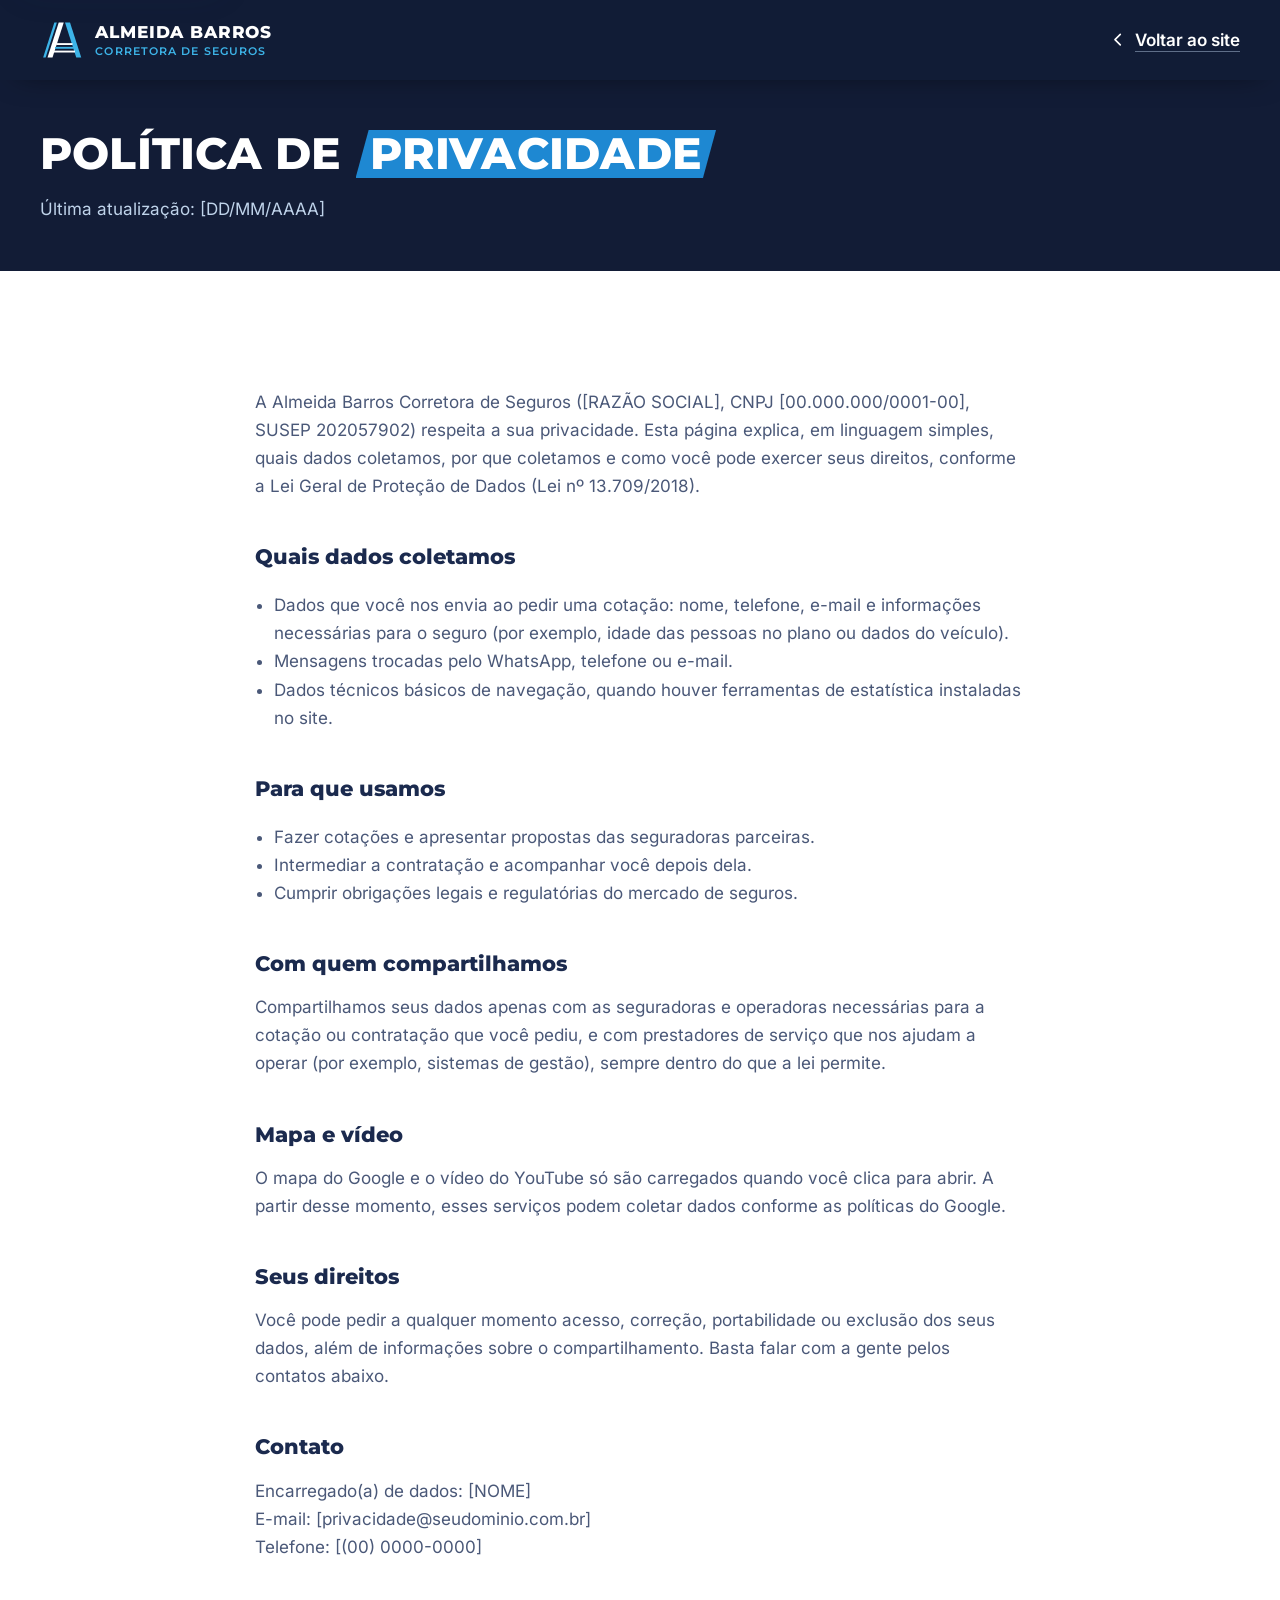
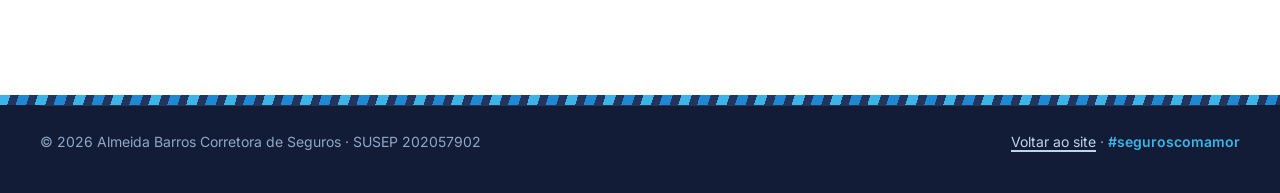
==== privacidade.html @ db98273e "Landing page da Almeida Barros Corretora de Seguros Página estática (HTML/CSS/JS puros), mobile-firs" ====
<!doctype html>
<html lang="pt-BR">
<head>
  <meta charset="utf-8">
  <meta name="viewport" content="width=device-width, initial-scale=1, viewport-fit=cover">
  <title>Política de privacidade | Almeida Barros Corretora de Seguros</title>
  <meta name="description" content="Como a Almeida Barros Corretora de Seguros trata os seus dados pessoais, de acordo com a LGPD.">
  <meta name="robots" content="noindex, follow">
  <meta name="theme-color" content="#1B2A4E">
  <meta name="color-scheme" content="light">
  <link rel="icon" href="favicon.svg" type="image/svg+xml">
  <link rel="icon" href="assets/img/favicon-32.png" sizes="32x32" type="image/png">
  <link rel="apple-touch-icon" href="assets/img/apple-touch-icon.png">
  <link rel="preload" href="assets/fonts/montserrat-var-latin.woff2" as="font" type="font/woff2" crossorigin>
  <link rel="stylesheet" href="css/styles.css">
</head>
<body>
  <svg class="sprite" xmlns="http://www.w3.org/2000/svg" aria-hidden="true" focusable="false">
    <symbol id="logo" viewBox="0 0 72 64">
      <polygon fill="var(--logo-sky, #3DB4E8)" points="23,4 27,4 9,60 5,60"/>
      <polygon fill="currentColor" points="30,4 38,4 20,60 12,60"/>
      <polygon fill="var(--logo-sky, #3DB4E8)" points="40,4 48,4 66,60 58,60"/>
      <rect fill="currentColor" x="26" y="37" width="26" height="3"/>
      <rect fill="var(--logo-sky, #3DB4E8)" x="24" y="43" width="30" height="3"/>
      <rect fill="currentColor" x="22" y="49" width="34" height="3"/>
    </symbol>
    <symbol id="i-left" viewBox="0 0 24 24"><path d="m15 18-6-6 6-6"/></symbol>
  </svg>

  <a class="skip-link" href="#conteudo">Pular para o conteúdo</a>

  <header class="site-header is-scrolled">
    <div class="container site-header__inner">
      <a class="brand" href="index.html" aria-label="Almeida Barros Corretora de Seguros, página inicial">
        <svg class="brand__mark" aria-hidden="true"><use href="#logo"/></svg>
        <span class="brand__text">
          <span class="brand__name">Almeida Barros</span>
          <span class="brand__tag">Corretora de Seguros</span>
        </span>
      </a>
      <a class="link-quiet" href="index.html">
        <svg class="icon" aria-hidden="true"><use href="#i-left"/></svg>
        Voltar ao site
      </a>
    </div>
  </header>

  <main id="conteudo" tabindex="-1">
    <section class="page-hero on-dark">
      <div class="container">
        <h1 class="title title--light">Política de <span class="tarja">privacidade</span></h1>
        <p>Última atualização: [DD/MM/AAAA]</p>
      </div>
    </section>

    <section class="section">
      <div class="container prose">
        <!-- [EDITAR] Modelo inicial. Revise com o responsável jurídico/DPO da corretora antes de publicar. -->
        <p>A Almeida Barros Corretora de Seguros ([RAZÃO SOCIAL], CNPJ [00.000.000/0001-00], SUSEP 202057902) respeita a sua privacidade. Esta página explica, em linguagem simples, quais dados coletamos, por que coletamos e como você pode exercer seus direitos, conforme a Lei Geral de Proteção de Dados (Lei nº 13.709/2018).</p>

        <h2>Quais dados coletamos</h2>
        <ul>
          <li>Dados que você nos envia ao pedir uma cotação: nome, telefone, e-mail e informações necessárias para o seguro (por exemplo, idade das pessoas no plano ou dados do veículo).</li>
          <li>Mensagens trocadas pelo WhatsApp, telefone ou e-mail.</li>
          <li>Dados técnicos básicos de navegação, quando houver ferramentas de estatística instaladas no site.</li>
        </ul>

        <h2>Para que usamos</h2>
        <ul>
          <li>Fazer cotações e apresentar propostas das seguradoras parceiras.</li>
          <li>Intermediar a contratação e acompanhar você depois dela.</li>
          <li>Cumprir obrigações legais e regulatórias do mercado de seguros.</li>
        </ul>

        <h2>Com quem compartilhamos</h2>
        <p>Compartilhamos seus dados apenas com as seguradoras e operadoras necessárias para a cotação ou contratação que você pediu, e com prestadores de serviço que nos ajudam a operar (por exemplo, sistemas de gestão), sempre dentro do que a lei permite.</p>

        <h2>Mapa e vídeo</h2>
        <p>O mapa do Google e o vídeo do YouTube só são carregados quando você clica para abrir. A partir desse momento, esses serviços podem coletar dados conforme as políticas do Google.</p>

        <h2>Seus direitos</h2>
        <p>Você pode pedir a qualquer momento acesso, correção, portabilidade ou exclusão dos seus dados, além de informações sobre o compartilhamento. Basta falar com a gente pelos contatos abaixo.</p>

        <h2>Contato</h2>
        <p>Encarregado(a) de dados: [NOME]<br>E-mail: [privacidade@seudominio.com.br]<br>Telefone: [(00) 0000-0000]</p>
      </div>
    </section>
  </main>

  <footer class="site-footer on-dark">
    <div class="ribbon" aria-hidden="true"></div>
    <div class="container site-footer__bottom">
      <div class="site-footer__meta">
        <p>© 2026 Almeida Barros Corretora de Seguros · SUSEP 202057902</p>
        <p><a href="index.html">Voltar ao site</a> · <span class="site-footer__hashtag">#seguroscomamor</span></p>
      </div>
    </div>
  </footer>
</body>
</html>
---- css/styles.css ----
/* ==========================================================================
   Almeida Barros – Corretora de Seguros
   Folha de estilo única, mobile-first. Sem dependências.
   ========================================================================== */

/* ---------- Fontes (auto-hospedadas, subconjunto latino) ---------- */
@font-face {
  font-family: "Montserrat";
  src: url("../assets/fonts/montserrat-var-latin.woff2") format("woff2");
  font-weight: 100 900;
  font-style: normal;
  font-display: swap;
}
@font-face {
  font-family: "Inter";
  src: url("../assets/fonts/inter-var-latin.woff2") format("woff2");
  font-weight: 100 900;
  font-style: normal;
  font-display: swap;
}
@font-face {
  font-family: "Caveat";
  src: url("../assets/fonts/caveat-600-latin.woff2") format("woff2");
  font-weight: 400 700;
  font-style: normal;
  font-display: swap;
}

/* ---------- Tokens ---------- */
:root {
  /* Paleta da marca */
  --navy: #1b2a4e;        /* primária: textos e fundos escuros */
  --navy-2: #22355f;      /* marinho um tom acima, para faixas sobre o profundo */
  --deep: #121c36;        /* hero e rodapé */
  --blue: #1e88d2;        /* azul vivo: tarjas e grafismos */
  --blue-aa: #1a76be;     /* azul vivo ajustado: botões com texto branco (AA 4.6:1) */
  --blue-aa-hover: #155f9c;
  --link: #1668ab;        /* links sobre branco/gelo (AA 5.8:1) */
  --sky: #3db4e8;         /* celeste: ícones, detalhes, textos sobre escuro */
  --ice: #eef6fc;         /* fundos claros */
  --ice-2: #dce9f5;
  --white: #ffffff;
  --gold: #c9b27c;        /* só em selos */
  --star: #c9a23f;
  --whatsapp: #1da851;

  /* Texto */
  --ink: var(--navy);
  --ink-2: #4a5878;       /* secundário sobre claro (7:1) */
  --on-dark-2: #bfd3ea;   /* secundário sobre escuro (9:1+) */
  --line: #d3e2f0;

  /* Forma */
  --r-sm: 12px;
  --r: 16px;
  --r-lg: 20px;
  --shadow-sm: 0 1px 2px rgba(18, 28, 54, 0.05), 0 6px 16px -6px rgba(27, 42, 78, 0.1);
  --shadow-md: 0 2px 6px rgba(18, 28, 54, 0.06), 0 18px 36px -12px rgba(27, 42, 78, 0.22);
  --shadow-lg: 0 30px 60px -18px rgba(8, 14, 30, 0.55);

  /* Ritmo */
  --gutter: 20px;
  --header-h: 68px;
  --section-y: clamp(4rem, 2.5rem + 6vw, 7.5rem);
  --ease-out: cubic-bezier(0.16, 1, 0.3, 1);

  /* Ângulo das pernas do "A" do logo */
  --stripe-angle: 108deg;

  --focus: var(--blue-aa);
  color-scheme: light;
}

@media (min-width: 768px) {
  :root { --gutter: 32px; }
}
@media (min-width: 1024px) {
  :root { --header-h: 80px; }
}

/* ---------- Base ---------- */
*,
*::before,
*::after { box-sizing: border-box; }

html {
  -webkit-text-size-adjust: 100%;
  text-size-adjust: 100%;
  scroll-padding-top: calc(var(--header-h) + 12px);
  scrollbar-color: var(--navy) var(--ice);
}
@media (prefers-reduced-motion: no-preference) {
  html { scroll-behavior: smooth; }
}

body {
  margin: 0;
  font-family: "Inter", system-ui, -apple-system, "Segoe UI", Roboto, sans-serif;
  font-size: 1.0625rem;
  line-height: 1.65;
  color: var(--ink);
  background: var(--white);
  caret-color: var(--blue-aa);
  -webkit-font-smoothing: antialiased;
  -webkit-tap-highlight-color: transparent;
  text-rendering: optimizeLegibility;
}

img,
svg { display: block; max-width: 100%; }
img { height: auto; }

h1, h2, h3 { margin: 0; }
p { margin: 0 0 1em; }

a { color: var(--link); text-underline-offset: 0.22em; text-decoration-thickness: 1.5px; }

button { font: inherit; }

::selection { background: var(--sky); color: var(--deep); }

:focus-visible {
  outline: 3px solid var(--focus);
  outline-offset: 3px;
  border-radius: 6px;
}
.on-dark { --focus: var(--sky); }

main:focus { outline: none; }

.sprite { position: absolute; width: 0; height: 0; overflow: hidden; }

.icon {
  width: 1.25em;
  height: 1.25em;
  flex: none;
  fill: none;
  stroke: currentColor;
  stroke-width: 1.8;
  stroke-linecap: round;
  stroke-linejoin: round;
}
.icon--sm { width: 1em; height: 1em; }

.visually-hidden {
  position: absolute !important;
  width: 1px; height: 1px;
  padding: 0; margin: -1px;
  overflow: hidden; clip: rect(0 0 0 0);
  white-space: nowrap; border: 0;
}

.container {
  width: min(100% - 2 * var(--gutter), 1200px);
  margin-inline: auto;
}

.skip-link {
  position: fixed;
  top: 12px; left: 12px;
  z-index: 100;
  padding: 0.75rem 1.1rem;
  background: var(--white);
  color: var(--navy);
  font-weight: 700;
  border-radius: var(--r-sm);
  box-shadow: var(--shadow-md);
  transform: translateY(-160%);
  transition: transform 0.2s var(--ease-out);
}
.skip-link:focus { transform: none; }

/* ---------- Botões e links ---------- */
.btn {
  display: inline-flex;
  align-items: center;
  justify-content: center;
  gap: 0.6rem;
  min-height: 48px;
  padding: 0.8rem 1.4rem;
  border: 0;
  border-radius: 14px;
  font-family: "Montserrat", sans-serif;
  font-weight: 700;
  font-size: 0.95rem;
  line-height: 1.3;
  letter-spacing: 0.01em;
  text-align: center;
  text-decoration: none;
  cursor: pointer;
  transition: background-color 0.2s, color 0.2s, box-shadow 0.25s, transform 0.25s var(--ease-out);
}
.btn:active { transform: scale(0.98); }
.btn .icon { width: 1.3em; height: 1.3em; }

.btn--primary {
  background: var(--blue-aa);
  color: var(--white);
  box-shadow: 0 10px 20px -10px rgba(8, 14, 30, 0.55);
}
.btn--primary:hover { background: var(--blue-aa-hover); transform: translateY(-1px); }

.btn--light { background: var(--white); color: var(--navy); }
.btn--light:hover { background: var(--ice); transform: translateY(-1px); }

.btn--ghost {
  background: var(--white);
  color: var(--navy);
  box-shadow: inset 0 0 0 1.5px var(--line);
}
.btn--ghost:hover { box-shadow: inset 0 0 0 1.5px var(--navy); }

.btn--lg { min-height: 56px; padding: 1rem 1.6rem; font-size: 1rem; }
.btn--sm { min-height: 44px; padding: 0.6rem 1.05rem; font-size: 0.9rem; }
.btn--block { display: flex; width: 100%; }

.link-quiet {
  display: inline-flex;
  align-items: center;
  gap: 0.45rem;
  min-height: 44px;
  color: inherit;
  font-weight: 600;
  text-decoration: underline;
  text-decoration-color: rgba(191, 211, 234, 0.45);
  text-underline-offset: 0.3em;
  transition: text-decoration-color 0.2s;
}
.link-quiet:hover { text-decoration-color: currentColor; }

.link-strong {
  display: inline-flex;
  align-items: center;
  gap: 0.4rem;
  color: var(--link);
  font-weight: 700;
  text-decoration: underline;
  text-decoration-color: rgba(22, 104, 171, 0.35);
  transition: text-decoration-color 0.2s, color 0.2s;
}
.link-strong:hover { color: var(--blue-aa-hover); text-decoration-color: currentColor; }

/* ---------- Títulos com tarja ---------- */
.title {
  font-family: "Montserrat", sans-serif;
  font-weight: 800;
  font-size: clamp(1.7rem, 1.15rem + 2.3vw, 2.75rem);
  line-height: 1.16;
  letter-spacing: 0.005em;
  text-transform: uppercase;
  color: var(--navy);
  text-wrap: balance;
}
.title--hero {
  font-size: clamp(2.2rem, 1.45rem + 3.3vw, 3.85rem);
  line-height: 1.08;
  color: var(--white);
}
.title--light { color: var(--white); }

.tarja {
  position: relative;
  z-index: 0;
  display: inline-block;
  padding: 0 0.32em;
  margin-inline: 0.02em;
  color: var(--white);
  white-space: nowrap;
  transition: color 0.35s 0.2s;
}
.tarja::before {
  content: "";
  position: absolute;
  inset: 0.04em 0 0.02em;
  z-index: -1;
  background: var(--blue);
  /* paralelogramo com o mesmo ângulo das pernas do "A" */
  clip-path: polygon(0.3em 0, 100% 0, calc(100% - 0.3em) 100%, 0 100%);
  transform-origin: left center;
  transition: transform 0.85s var(--ease-out);
}
.reveal-ready [data-tarja]:not(.is-in) .tarja { color: inherit; transition-delay: 0s; }
.reveal-ready [data-tarja]:not(.is-in) .tarja::before { transform: scaleX(0); }

.tarja-punct { margin-left: -0.14em; }

.hand {
  display: inline-block;
  font-family: "Caveat", "Segoe Script", cursive;
  font-weight: 600;
  font-size: 1.55em;
  line-height: 0.8;
  letter-spacing: 0;
  color: var(--sky);
  transform: rotate(-4deg) translateY(0.04em);
}

/* ---------- Seções ---------- */
.section { padding-block: var(--section-y); }
.section--ice { background: var(--ice); }

.section__head {
  max-width: 46rem;
  margin-bottom: clamp(2rem, 1.5rem + 2vw, 3.25rem);
}
.section__intro {
  margin: 1rem 0 0;
  max-width: 40rem;
  font-size: 1.125rem;
  color: var(--ink-2);
}

/* ---------- Revelar ao rolar ---------- */
.reveal-ready [data-reveal] {
  opacity: 0;
  translate: 0 18px;
  transition: opacity 0.7s var(--ease-out), translate 0.8s var(--ease-out);
  transition-delay: calc(var(--i, 0) * 70ms);
}
.reveal-ready [data-reveal].is-in { opacity: 1; translate: 0 0; }

/* ==========================================================================
   1. Header
   ========================================================================== */
.site-header {
  position: fixed;
  inset: 0 0 auto;
  z-index: 50;
  height: var(--header-h);
  color: var(--white);
  transition: background-color 0.3s, box-shadow 0.3s;
  --focus: var(--sky);
}
.site-header.is-scrolled,
.site-header.is-open {
  background: rgba(18, 28, 54, 0.97);
  box-shadow: 0 10px 30px -18px rgba(0, 0, 0, 0.6);
}
@supports (backdrop-filter: blur(8px)) {
  .site-header.is-scrolled { background: rgba(18, 28, 54, 0.93); backdrop-filter: blur(14px) saturate(1.2); }
}
.site-header__inner {
  height: 100%;
  display: flex;
  align-items: center;
  justify-content: space-between;
  gap: 1rem;
}

.brand {
  display: inline-flex;
  align-items: center;
  gap: 0.65rem;
  color: var(--white);
  text-decoration: none;
  border-radius: 8px;
}
.brand__mark { width: 45px; height: 40px; color: var(--white); --logo-sky: var(--sky); }
.brand__text { display: flex; flex-direction: column; line-height: 1.1; }
.brand__name {
  font-family: "Montserrat", sans-serif;
  font-weight: 800;
  font-size: 1.05rem;
  letter-spacing: 0.05em;
  text-transform: uppercase;
}
.brand__tag {
  margin-top: 0.2rem;
  font-family: "Montserrat", sans-serif;
  font-weight: 600;
  font-size: 0.6875rem;
  letter-spacing: 0.1em;
  text-transform: uppercase;
  color: var(--sky);
}

.nav__toggle {
  display: inline-flex;
  align-items: center;
  gap: 0.5rem;
  min-height: 44px;
  padding: 0.5rem 0.9rem;
  border: 1.5px solid rgba(255, 255, 255, 0.28);
  border-radius: var(--r-sm);
  background: transparent;
  color: var(--white);
  font-family: "Montserrat", sans-serif;
  font-weight: 700;
  font-size: 0.9rem;
  cursor: pointer;
}
.nav__toggle[aria-expanded="true"] { background: rgba(255, 255, 255, 0.1); }

.nav__panel {
  position: absolute;
  top: var(--header-h);
  left: 0;
  right: 0;
  padding: 0.5rem var(--gutter) 1.5rem;
  background: var(--deep);
  border-top: 1px solid rgba(255, 255, 255, 0.08);
  box-shadow: 0 30px 40px -20px rgba(0, 0, 0, 0.6);
  visibility: hidden;
  opacity: 0;
  translate: 0 -8px;
  transition: opacity 0.25s, translate 0.35s var(--ease-out), visibility 0s 0.35s;
}
.nav__panel.is-open {
  visibility: visible;
  opacity: 1;
  translate: 0 0;
  transition: opacity 0.25s, translate 0.35s var(--ease-out), visibility 0s;
}
.nav__list { list-style: none; margin: 0; padding: 0; }
.nav__list a {
  display: flex;
  align-items: center;
  min-height: 52px;
  border-bottom: 1px solid rgba(255, 255, 255, 0.08);
  color: var(--white);
  font-family: "Montserrat", sans-serif;
  font-weight: 700;
  font-size: 1.1rem;
  text-decoration: none;
}
.nav__cta { margin-top: 1.25rem; width: 100%; }

html:not(.js) .nav__toggle { display: none; }
html:not(.js) .nav__panel { visibility: visible; opacity: 1; translate: none; position: static; }

@media (min-width: 1024px) {
  .nav__toggle { display: none; }
  .nav__panel,
  .nav__panel.is-open {
    position: static;
    display: flex;
    align-items: center;
    gap: 2rem;
    padding: 0;
    background: none;
    border: 0;
    box-shadow: none;
    visibility: visible;
    opacity: 1;
    translate: none;
    transition: none;
  }
  .nav__list { display: flex; gap: 1.75rem; }
  .nav__list a {
    position: relative;
    min-height: 44px;
    border: 0;
    font-family: "Inter", sans-serif;
    font-weight: 500;
    font-size: 0.95rem;
    color: var(--on-dark-2);
    transition: color 0.2s;
  }
  .nav__list a::after {
    content: "";
    position: absolute;
    left: 0; right: 0; bottom: 8px;
    height: 2px;
    background: var(--sky);
    transform: scaleX(0);
    transform-origin: left;
    transition: transform 0.35s var(--ease-out);
  }
  .nav__list a:hover { color: var(--white); }
  .nav__list a:hover::after { transform: scaleX(1); }
  .nav__cta { margin: 0; width: auto; }
}

/* ==========================================================================
   2. Hero
   ========================================================================== */
.hero {
  position: relative;
  overflow: hidden;
  padding-top: calc(var(--header-h) + 2.25rem);
  background: var(--deep);
  color: var(--white);
}
.hero__grid { display: grid; gap: 2.75rem; }
.hero__copy { max-width: 38rem; }

.hero__motto {
  margin: 1.4rem 0 0;
  font-family: "Montserrat", sans-serif;
  font-weight: 700;
  font-size: clamp(1.1rem, 1rem + 0.5vw, 1.35rem);
  line-height: 1.35;
}
.hero__lead {
  margin: 0.9rem 0 0;
  max-width: 34rem;
  color: var(--on-dark-2);
}
.hero__actions {
  display: flex;
  flex-direction: column;
  align-items: stretch;
  gap: 0.75rem;
  margin-top: 2rem;
}
.hero__actions .link-quiet { justify-content: center; }

.hero__promises {
  display: flex;
  flex-wrap: wrap;
  gap: 0.5rem 1.4rem;
  margin: 1.5rem 0 0;
  padding: 0;
  list-style: none;
  font-weight: 600;
}
.hero__promises li { display: inline-flex; align-items: center; gap: 0.4rem; }
.hero__promises .icon { color: var(--sky); width: 1.1em; height: 1.1em; }

.susep {
  display: inline-flex;
  align-items: center;
  gap: 0.5rem;
  margin: 1.1rem 0 0;
  font-size: 0.875rem;
  color: var(--on-dark-2);
}
.susep .icon { color: var(--sky); }

.hero__art {
  position: relative;
  display: flex;
  align-items: flex-end;
  justify-content: center;
  min-height: 420px;
  margin-inline: calc(-1 * var(--gutter));
  padding: 1.5rem var(--gutter) 0;
}
.hero__a {
  position: absolute;
  inset: 0;
  width: 100%;
  height: 100%;
}
.hero__leg--thin { fill: var(--sky); opacity: 0.85; }
.hero__leg--navy { fill: var(--navy-2); }
.hero__leg--sky { fill: var(--sky); opacity: 0.9; }
.hero__stroke { fill: var(--navy-2); }
.hero__stroke--sky { fill: var(--sky); opacity: 0.9; }

.hero__frame {
  position: relative;
  z-index: 1;
  width: min(74%, 420px);
}
.hero__photo {
  margin: 0;
  aspect-ratio: 5 / 6;
  overflow: hidden;
  border-radius: var(--r-lg) var(--r-lg) 0 0;
  box-shadow: var(--shadow-lg);
}
.hero__photo img { width: 100%; height: 100%; object-fit: cover; }

.seal {
  position: absolute;
  left: -34px;
  bottom: 16%;
  z-index: 2;
  display: grid;
  place-content: center;
  width: 120px;
  height: 120px;
  margin: 0;
  border-radius: 50%;
  background: var(--gold);
  color: var(--navy);
  text-align: center;
  rotate: -8deg;
  box-shadow: 0 14px 28px -10px rgba(0, 0, 0, 0.55);
}
.seal::after {
  content: "";
  position: absolute;
  inset: 6px;
  border: 1.5px solid rgba(27, 42, 78, 0.4);
  border-radius: 50%;
}
.seal__num {
  font-family: "Montserrat", sans-serif;
  font-weight: 800;
  font-size: 2.2rem;
  line-height: 1;
  letter-spacing: -0.02em;
}
.seal__label {
  max-width: 9ch;
  margin: 0.25rem auto 0;
  font-family: "Montserrat", sans-serif;
  font-weight: 700;
  font-size: 0.6875rem;
  line-height: 1.2;
  letter-spacing: 0.04em;
  text-transform: uppercase;
}

@media (min-width: 560px) {
  .hero__actions { flex-direction: row; flex-wrap: wrap; align-items: center; gap: 1rem 1.5rem; }
}

@media (min-width: 960px) {
  .hero {
    min-height: min(100svh, 920px);
    display: flex;
    padding-top: var(--header-h);
  }
  .hero > .container { display: grid; }
  .hero__grid {
    grid-template-columns: minmax(0, 1.08fr) minmax(0, 0.92fr);
    align-items: stretch;
    gap: 2rem;
  }
  .hero__copy { align-self: center; padding-block: 3rem 4.5rem; }
  .hero__art { min-height: 0; margin: 0; padding: 2.5rem 0 0; }
  .hero__frame { width: min(80%, 470px); }
  .seal { width: 136px; height: 136px; left: -56px; bottom: 20%; }
  .seal__num { font-size: 2.6rem; }
  .seal__label { font-size: 0.75rem; }
}

/* Entrada do hero: o "A" se monta, a foto chega, o selo encaixa */
@media (prefers-reduced-motion: no-preference) {
  .js .hero__leg,
  .js .hero__stroke { animation: rise 1s var(--ease-out) both; }
  .js .hero__leg--navy { animation-delay: 0.08s; }
  .js .hero__leg--sky { animation-delay: 0.16s; }
  .js .hero__stroke { animation-name: slide; animation-delay: 0.35s; }
  .js .hero__stroke--sky { animation-delay: 0.42s; }
  .js .hero__stroke:last-child { animation-delay: 0.49s; }
  .js .hero__photo { animation: rise 1s 0.2s var(--ease-out) both; }
  .js .seal { animation: stamp 0.7s 0.75s var(--ease-out) both; }
}
@keyframes rise {
  from { opacity: 0; translate: 0 48px; }
}
@keyframes slide {
  from { opacity: 0; translate: -40px 0; }
}
@keyframes stamp {
  from { opacity: 0; scale: 1.25; rotate: -20deg; }
}

/* ==========================================================================
   3. Como funciona
   ========================================================================== */
.steps {
  display: grid;
  gap: 2rem;
  margin: 0;
  padding: 0;
  list-style: none;
}
.step {
  position: relative;
  display: grid;
  grid-template-columns: auto 1fr;
  gap: 1.25rem;
  align-items: start;
}
.step:not(:last-child)::after {
  content: "";
  position: absolute;
  top: 64px;
  bottom: -1.6rem;
  left: 27px;
  width: 2px;
  background: repeating-linear-gradient(to bottom, var(--line) 0 6px, transparent 6px 12px);
}
.step__num {
  display: grid;
  place-items: center;
  width: 58px;
  height: 56px;
  background: var(--navy);
  color: var(--white);
  font-family: "Montserrat", sans-serif;
  font-weight: 800;
  font-size: 1.6rem;
  font-variant-numeric: tabular-nums;
  clip-path: polygon(15px 0, 100% 0, calc(100% - 15px) 100%, 0 100%);
}
.step:nth-child(2) .step__num { background: var(--blue-aa); }
.step:nth-child(3) .step__num { background: var(--blue); }
.step__title {
  margin: 0.55rem 0 0.4rem;
  font-family: "Montserrat", sans-serif;
  font-weight: 700;
  font-size: 1.25rem;
  line-height: 1.3;
  color: var(--navy);
}
.step__body p { margin: 0; max-width: 32rem; color: var(--ink-2); }
.steps__cta { margin: 2.75rem 0 0; }

@media (min-width: 860px) {
  .steps { grid-template-columns: repeat(3, 1fr); gap: 2.5rem; }
  .step { grid-template-columns: 1fr; gap: 1.1rem; }
  /* os três traços horizontais do "A" ligando os passos */
  .step:not(:last-child)::after {
    top: 22px;
    bottom: auto;
    left: 78px;
    right: -1.5rem;
    width: auto;
    height: 12px;
    background:
      linear-gradient(var(--navy), var(--navy)) 0 0 / 100% 2px no-repeat,
      linear-gradient(var(--sky), var(--sky)) 0 5px / 88% 2px no-repeat,
      linear-gradient(var(--navy), var(--navy)) 0 10px / 76% 2px no-repeat;
  }
}

/* ==========================================================================
   4. Tipos de seguro
   ========================================================================== */
.cards {
  display: grid;
  grid-template-columns: 1fr;
  gap: 1rem;
  margin: 0;
  padding: 0;
  list-style: none;
}
.card {
  position: relative;
  display: flex;
  flex-direction: column;
  gap: 0.55rem;
  padding: 1.6rem 1.5rem 1.4rem;
  overflow: hidden;
  background: var(--white);
  border-radius: var(--r);
  box-shadow: var(--shadow-sm);
  transition: transform 0.4s var(--ease-out), box-shadow 0.4s var(--ease-out);
}
/* canto com as faixas diagonais do logo */
.card::before {
  content: "";
  position: absolute;
  top: 0;
  right: 0;
  width: 96px;
  height: 96px;
  background: repeating-linear-gradient(var(--stripe-angle), var(--sky) 0 3px, transparent 3px 11px);
  clip-path: polygon(0 0, 100% 0, 100% 100%);
  opacity: 0.35;
  transition: opacity 0.4s, background-position 0.6s var(--ease-out);
}
.card:hover { transform: translateY(-4px); box-shadow: var(--shadow-md); }
.card:hover::before { opacity: 0.85; background-position: 22px 0; }
.card:focus-within { box-shadow: 0 0 0 3px var(--blue-aa), var(--shadow-md); }

.card__head {
  display: flex;
  align-items: center;
  gap: 0.85rem;
  padding-right: 3.5rem;
  margin-bottom: 0.25rem;
}
.card__icon {
  display: grid;
  place-items: center;
  flex: none;
  width: 46px;
  height: 46px;
  border-radius: var(--r-sm);
  background: var(--ice);
  color: var(--blue-aa);
}
.card__icon .icon { width: 24px; height: 24px; }
.card__title {
  font-family: "Montserrat", sans-serif;
  font-weight: 700;
  font-size: 1.2rem;
  line-height: 1.3;
  color: var(--navy);
}
.card__text { flex: 1; margin: 0; font-size: 1rem; color: var(--ink-2); }
.card__link {
  display: inline-flex;
  align-items: center;
  gap: 0.35rem;
  margin-top: 0.4rem;
  font-family: "Montserrat", sans-serif;
  font-weight: 700;
  font-size: 0.95rem;
  color: var(--link);
  text-decoration: none;
}
.card__link::after { content: ""; position: absolute; inset: 0; border-radius: inherit; }
.card__link:focus-visible { outline: none; }
.card__link .icon { transition: transform 0.35s var(--ease-out); }
.card:hover .card__link .icon { transform: translateX(4px); }

@media (min-width: 600px) {
  .cards { grid-template-columns: repeat(2, 1fr); gap: 1.25rem; }
}
@media (min-width: 1000px) {
  .cards { grid-template-columns: repeat(3, 1fr); }
}

/* ==========================================================================
   5. Perfis
   ========================================================================== */
.profiles__tabs {
  display: flex;
  gap: 0.5rem;
  margin: 0 calc(-1 * var(--gutter)) 1rem;
  padding: 0.25rem var(--gutter);
  overflow-x: auto;
  scrollbar-width: none;
}
.profiles__tabs::-webkit-scrollbar { display: none; }
.profiles__tab {
  display: inline-flex;
  flex: none;
  align-items: center;
  gap: 0.5rem;
  min-height: 48px;
  padding: 0.7rem 1.1rem;
  border: 1.5px solid var(--line);
  border-radius: 14px;
  background: var(--white);
  color: var(--navy);
  font-family: "Montserrat", sans-serif;
  font-weight: 700;
  font-size: 0.95rem;
  white-space: nowrap;
  cursor: pointer;
  transition: background-color 0.2s, border-color 0.2s, color 0.2s;
}
.profiles__tab:hover { border-color: var(--blue-aa); color: var(--blue-aa); }
.profiles__tab[aria-selected="true"] { background: var(--navy); border-color: var(--navy); color: var(--white); }
.profiles__tab[aria-selected="true"] .icon { color: var(--sky); }

.profiles__panel {
  position: relative;
  isolation: isolate;
  display: grid;
  gap: 2rem;
  padding: clamp(1.75rem, 1rem + 3vw, 3rem);
  overflow: hidden;
  background: var(--navy);
  color: var(--white);
  border-radius: var(--r-lg);
}
.profiles__panel + .profiles__panel { margin-top: 1rem; }
.profiles__panel[hidden] { display: none; }
.profiles__panel::after {
  content: "";
  position: absolute;
  inset: 0 0 0 auto;
  z-index: -1;
  width: 40%;
  background: repeating-linear-gradient(var(--stripe-angle), rgba(61, 180, 232, 0.2) 0 6px, transparent 6px 20px);
  -webkit-mask-image: linear-gradient(to left, #000, transparent);
  mask-image: linear-gradient(to left, #000, transparent);
}
.js .profiles__panel.is-entering { animation: panel-in 0.45s var(--ease-out); }
@keyframes panel-in {
  from { opacity: 0; translate: 0 10px; }
}

.profiles__title {
  margin-bottom: 0.75rem;
  font-family: "Montserrat", sans-serif;
  font-weight: 800;
  font-size: clamp(1.4rem, 1.1rem + 1vw, 1.9rem);
  line-height: 1.2;
}
.profiles__copy p { max-width: 34rem; margin: 0 0 1.6rem; color: var(--on-dark-2); }
.profiles__label { margin: 0 0 0.85rem; font-weight: 600; color: var(--sky); }
.profiles__solutions ul { display: grid; gap: 0.6rem; margin: 0; padding: 0; list-style: none; }
.profiles__solutions li {
  display: flex;
  align-items: center;
  gap: 0.7rem;
  padding: 0.8rem 1rem;
  border: 1px solid rgba(255, 255, 255, 0.12);
  border-radius: var(--r-sm);
  background: rgba(255, 255, 255, 0.05);
  font-weight: 600;
  line-height: 1.35;
}
.profiles__solutions .icon { color: var(--sky); }

html:not(.js) .profiles__tabs { display: none; }

@media (min-width: 700px) {
  .profiles__tabs { margin-inline: 0; padding-inline: 0; flex-wrap: wrap; overflow: visible; }
}
@media (min-width: 900px) {
  .profiles__panel { grid-template-columns: 1.1fr 0.9fr; align-items: center; gap: 3rem; }
}

/* ==========================================================================
   6. Sobre / estrutura
   ========================================================================== */
.about { display: grid; gap: 2.5rem; }
.about__lead {
  margin: 1.25rem 0 1rem;
  font-size: 1.2rem;
  font-weight: 500;
  line-height: 1.55;
  color: var(--navy);
}
.about__copy > p:not(.about__lead) { max-width: 38rem; color: var(--ink-2); }

.values {
  display: grid;
  gap: 1.5rem;
  margin: 2rem 0 0;
  padding: 0;
  list-style: none;
}
.values li::before {
  content: "";
  display: block;
  width: 36px;
  height: 12px;
  margin-bottom: 0.7rem;
  background:
    linear-gradient(var(--navy), var(--navy)) 0 0 / 70% 2px no-repeat,
    linear-gradient(var(--sky), var(--sky)) 0 5px / 85% 2px no-repeat,
    linear-gradient(var(--navy), var(--navy)) 0 10px / 100% 2px no-repeat;
}
.values h3 {
  font-family: "Montserrat", sans-serif;
  font-weight: 700;
  font-size: 1.05rem;
  color: var(--navy);
}
.values p { margin: 0.25rem 0 0; font-size: 0.975rem; color: var(--ink-2); }

.about__photo {
  position: relative;
  isolation: isolate;
  margin: 0 18px 18px 0;
}
.about__photo::before {
  content: "";
  position: absolute;
  right: -18px;
  bottom: -18px;
  z-index: -1;
  width: 60%;
  height: 60%;
  border-radius: var(--r-lg);
  background: repeating-linear-gradient(var(--stripe-angle), var(--navy) 0 5px, transparent 5px 13px);
  opacity: 0.9;
}
.about__photo img { width: 100%; border-radius: var(--r-lg); box-shadow: var(--shadow-md); }

.structure {
  display: grid;
  grid-template-columns: 1fr 1fr;
  gap: 1rem;
  margin-top: clamp(3rem, 2rem + 3vw, 4.5rem);
}
.structure__item { margin: 0; overflow: hidden; border-radius: var(--r); }
.structure__item img { width: 100%; height: 100%; aspect-ratio: 1; object-fit: cover; }

.video {
  position: relative;
  grid-column: 1 / -1;
  aspect-ratio: 16 / 9;
  overflow: hidden;
  border-radius: var(--r-lg);
  background: var(--navy);
}
.video__poster,
.video iframe { position: absolute; inset: 0; width: 100%; height: 100%; object-fit: cover; border: 0; }
.video__play {
  position: absolute;
  inset: 0;
  display: flex;
  flex-direction: column;
  align-items: center;
  justify-content: center;
  gap: 0.85rem;
  border: 0;
  background: rgba(18, 28, 54, 0.3);
  color: var(--white);
  font-family: "Montserrat", sans-serif;
  font-weight: 700;
  cursor: pointer;
}
.video__play .icon {
  width: 76px;
  height: 76px;
  padding: 24px 22px 24px 26px;
  border-radius: 50%;
  background: var(--white);
  color: var(--navy);
  box-shadow: var(--shadow-lg);
  transition: transform 0.35s var(--ease-out);
}
.video__play:hover .icon { transform: scale(1.06); }
.video__play[hidden],
.video__soon[hidden] { display: none; }
.video__soon {
  position: absolute;
  left: 1rem;
  bottom: 1rem;
  margin: 0;
  padding: 0.45rem 0.9rem;
  border-radius: 999px;
  background: rgba(18, 28, 54, 0.88);
  color: var(--white);
  font-size: 0.85rem;
  font-weight: 600;
}
.structure__more { margin: 1.75rem 0 0; }
.structure__more .link-strong { display: inline; }
.structure__more .icon { display: inline-block; vertical-align: -0.2em; margin-inline: 0.15rem; }

@media (min-width: 600px) {
  .values { grid-template-columns: repeat(3, 1fr); gap: 1.25rem; }
}
@media (min-width: 960px) {
  .about { grid-template-columns: 1fr 1.05fr; align-items: center; gap: 4.5rem; }
  .values { grid-template-columns: 1fr; gap: 0; margin-top: 1.75rem; border-top: 1px solid var(--line); }
  .values li {
    display: grid;
    grid-template-columns: 48px 11rem 1fr;
    align-items: baseline;
    gap: 0 1rem;
    padding-block: 0.9rem;
    border-bottom: 1px solid var(--line);
  }
  .values li::before { margin: 0; align-self: center; }
  .values p { margin: 0; }
  .structure { grid-template-columns: 2fr 1fr; grid-template-rows: repeat(2, minmax(0, 1fr)); gap: 1.25rem; }
  .video { grid-column: 1; grid-row: 1 / span 2; }
  /* a altura das fotos da galeria acompanha o vídeo */
  .structure__item { position: relative; min-height: 0; }
  .structure__item img { position: absolute; inset: 0; aspect-ratio: auto; }
}

/* ==========================================================================
   7. Seguradoras
   ========================================================================== */
.partners {
  display: grid;
  grid-template-columns: repeat(2, 1fr);
  gap: 0.75rem;
  margin: 0;
  padding: 0;
  list-style: none;
}
.partner {
  display: grid;
  place-items: center;
  min-height: 96px;
  padding: 1.1rem 1rem;
  border: 1px solid var(--line);
  border-radius: var(--r);
  background: var(--white);
  transition: border-color 0.3s, box-shadow 0.3s;
}
.partner img {
  width: 100%;
  max-width: 200px;
  filter: grayscale(1);
  opacity: 0.6;
  transition: filter 0.45s, opacity 0.45s;
}
.partner:hover { border-color: transparent; box-shadow: var(--shadow-md); }
.partner:hover img { filter: none; opacity: 1; }
@media (hover: none) {
  .partner img { filter: none; opacity: 1; }
}
.partners__note {
  display: flex;
  flex-wrap: wrap;
  align-items: center;
  gap: 0.35rem 0.6rem;
  margin: 2rem 0 0;
  font-size: 1.0625rem;
}
@media (min-width: 720px) {
  .partners { grid-template-columns: repeat(4, 1fr); gap: 1rem; }
}

/* ==========================================================================
   8. Equipe
   ========================================================================== */
.team {
  display: grid;
  grid-template-columns: repeat(2, 1fr);
  gap: 0.85rem;
  margin: 0;
  padding: 0;
  list-style: none;
}
.person {
  display: flex;
  flex-direction: column;
  overflow: hidden;
  background: var(--white);
  border-radius: var(--r);
  box-shadow: var(--shadow-sm);
}
.person__photo { width: 100%; aspect-ratio: 4 / 5; object-fit: cover; }
.person__body {
  display: flex;
  flex: 1;
  flex-direction: column;
  gap: 0.15rem;
  padding: 0.9rem 0.9rem 1rem;
}
.person__name {
  font-family: "Montserrat", sans-serif;
  font-weight: 700;
  font-size: 1rem;
  line-height: 1.3;
  color: var(--navy);
}
.person__role { margin: 0; font-size: 0.875rem; line-height: 1.4; color: var(--ink-2); }
.person__link {
  display: inline-flex;
  align-items: center;
  gap: 0.4rem;
  margin-top: auto;
  padding-top: 0.75rem;
  min-height: 44px;
  font-weight: 700;
  font-size: 0.875rem;
  line-height: 1.35;
  color: var(--link);
  text-decoration: none;
}
.person__link:hover { text-decoration: underline; }

@media (min-width: 960px) {
  .team { grid-template-columns: repeat(4, 1fr); gap: 1.5rem; }
  .person__body { padding: 1.1rem 1.25rem 1.2rem; }
  .person__name { font-size: 1.1rem; }
  .person__role { font-size: 0.95rem; }
  .person__link { font-size: 0.95rem; }
}

/* ==========================================================================
   9. Depoimentos
   ========================================================================== */
.reviews__head {
  display: grid;
  gap: 1.5rem;
  margin-bottom: 2rem;
}
.reviews__head .section__head { margin-bottom: 0; }

.rating {
  display: flex;
  align-items: center;
  gap: 1rem;
  padding: 1rem 1.25rem;
  border-radius: var(--r);
  background: var(--ice);
  justify-self: start;
}
.rating__score { margin: 0; }
.rating__num {
  font-family: "Montserrat", sans-serif;
  font-weight: 800;
  font-size: 2.5rem;
  line-height: 1;
  color: var(--navy);
  font-variant-numeric: tabular-nums;
}
.rating__meta p { margin: 0.2rem 0 0.2rem; font-size: 0.95rem; color: var(--ink-2); }

.stars { display: inline-flex; gap: 2px; color: var(--star); }
.stars .icon { width: 1.05rem; height: 1.05rem; }

.carousel__track {
  display: grid;
  grid-auto-flow: column;
  grid-auto-columns: min(86%, 380px);
  gap: 1rem;
  margin: 0;
  padding: 0.25rem 0.25rem 0.75rem;
  list-style: none;
  overflow-x: auto;
  overscroll-behavior-x: contain;
  scroll-snap-type: x mandatory;
  scrollbar-width: thin;
  scrollbar-color: var(--ice-2) transparent;
  border-radius: var(--r);
}
.review {
  display: flex;
  flex-direction: column;
  gap: 1rem;
  padding: 1.5rem;
  scroll-snap-align: start;
  background: var(--white);
  border: 1px solid var(--line);
  border-radius: var(--r);
}
.review blockquote { flex: 1; margin: 0; font-size: 1.05rem; line-height: 1.6; }
.review blockquote p { margin: 0; }
.review__author { display: flex; align-items: center; gap: 0.75rem; margin: 0; line-height: 1.3; }
.review__author strong { display: block; color: var(--navy); }
.review__avatar {
  display: grid;
  place-items: center;
  flex: none;
  width: 42px;
  height: 42px;
  border-radius: 50%;
  background: var(--ice);
  color: var(--navy);
  font-family: "Montserrat", sans-serif;
  font-weight: 800;
}
.review__when { display: block; font-size: 0.85rem; color: var(--ink-2); }

.carousel__controls { display: flex; justify-content: flex-end; gap: 0.5rem; margin-top: 1rem; }
.carousel__btn {
  display: grid;
  place-items: center;
  width: 48px;
  height: 48px;
  border: 1.5px solid var(--line);
  border-radius: 50%;
  background: var(--white);
  color: var(--navy);
  cursor: pointer;
  transition: border-color 0.2s, background-color 0.2s, opacity 0.2s;
}
.carousel__btn:hover:not(:disabled) { border-color: var(--navy); background: var(--ice); }
.carousel__btn:disabled { opacity: 0.4; cursor: default; }
html:not(.js) .carousel__controls { display: none; }

@media (min-width: 860px) {
  .reviews__head { grid-template-columns: 1fr auto; align-items: end; }
  .rating { justify-self: end; }
}

/* ==========================================================================
   10. Contato
   ========================================================================== */
.contact { display: grid; gap: 1.5rem; }
.contact__list {
  display: grid;
  margin: 0;
  padding: 0.5rem 1.5rem;
  list-style: none;
  background: var(--white);
  border-radius: var(--r-lg);
  box-shadow: var(--shadow-sm);
}
.contact__list li { display: flex; align-items: flex-start; gap: 1rem; padding-block: 1.1rem; }
.contact__list li + li { border-top: 1px solid var(--line); }
.contact__icon {
  display: grid;
  place-items: center;
  flex: none;
  width: 44px;
  height: 44px;
  border-radius: var(--r-sm);
  background: var(--ice);
  color: var(--blue-aa);
}
.contact__list h3 {
  margin: 0.1rem 0 0.15rem;
  font-family: "Montserrat", sans-serif;
  font-weight: 700;
  font-size: 0.95rem;
  color: var(--navy);
}
.contact__list p,
.contact__list address { margin: 0; font-style: normal; color: var(--ink-2); }
.contact__list a { font-weight: 600; }

.map {
  position: relative;
  min-height: 420px;
  overflow: hidden;
  border-radius: var(--r-lg);
  background: var(--ice-2);
  box-shadow: var(--shadow-sm);
}
.map__placeholder { position: absolute; inset: 0; }
.map__art { position: absolute; inset: 0; width: 100%; height: 100%; }
.map__card {
  position: absolute;
  left: 1rem;
  right: 1rem;
  bottom: 1rem;
  padding: 1rem;
  border-radius: var(--r);
  background: var(--white);
  box-shadow: var(--shadow-md);
}
.map__actions { display: grid; grid-template-columns: 1fr 1fr; gap: 0.5rem; }
.map__actions .btn { padding-inline: 0.7rem; }
.map__note { margin: 0.6rem 0 0; font-size: 0.85rem; color: var(--ink-2); }
.map iframe { position: absolute; inset: 0; width: 100%; height: 100%; border: 0; }

@media (min-width: 960px) {
  .contact { grid-template-columns: 0.9fr 1.1fr; gap: 2rem; }
  .map { min-height: 100%; }
}

/* ==========================================================================
   11. CTA final
   ========================================================================== */
.cta-final {
  position: relative;
  isolation: isolate;
  overflow: hidden;
  padding-block: clamp(4.5rem, 3rem + 6vw, 8rem);
  background: var(--navy);
  color: var(--white);
}
.cta-final__a {
  position: absolute;
  top: 0;
  right: -30%;
  z-index: -1;
  width: 110%;
  height: 100%;
  opacity: 0.35;
}
.cta-final__inner > * { max-width: 44rem; }
.cta-final__text { margin: 1.25rem 0 2rem; font-size: 1.125rem; color: var(--on-dark-2); }
.cta-final__actions { display: flex; flex-direction: column; align-items: stretch; gap: 0.75rem; }
.cta-final__actions .link-quiet { justify-content: center; }
.cta-final__tag {
  margin: 2.5rem 0 0;
  font-family: "Montserrat", sans-serif;
  font-weight: 700;
  letter-spacing: 0.06em;
  color: var(--sky);
}
@media (min-width: 560px) {
  .cta-final__actions { flex-direction: row; flex-wrap: wrap; align-items: center; gap: 1rem 1.75rem; }
}
@media (min-width: 960px) {
  .cta-final__a { right: -6%; width: 56%; opacity: 1; }
}

/* ==========================================================================
   12. Rodapé
   ========================================================================== */
.site-footer {
  position: relative;
  padding-bottom: calc(6.5rem + env(safe-area-inset-bottom));
  background: var(--deep);
  color: var(--on-dark-2);
  font-size: 0.95rem;
}
.ribbon {
  height: 10px;
  background: repeating-linear-gradient(var(--stripe-angle), var(--sky) 0 10px, var(--navy-2) 10px 18px, var(--blue) 18px 28px, var(--navy-2) 28px 36px);
}
.site-footer__grid { display: grid; gap: 2.5rem; padding-block: 3.5rem 2.5rem; }
.site-footer__motto {
  margin: 1.1rem 0 1rem;
  font-family: "Montserrat", sans-serif;
  font-weight: 700;
  color: var(--white);
}
.site-footer__legal { display: flex; flex-wrap: wrap; gap: 0.4rem 1.5rem; margin: 0; }
.site-footer__legal div { display: flex; gap: 0.4rem; }
.site-footer__legal dt { font-weight: 700; color: var(--white); }
.site-footer__legal dd { margin: 0; font-variant-numeric: tabular-nums; }
.site-footer__heading {
  margin-bottom: 1rem;
  font-family: "Montserrat", sans-serif;
  font-weight: 800;
  font-size: 0.85rem;
  letter-spacing: 0.12em;
  text-transform: uppercase;
  color: var(--white);
}
.site-footer ul { display: grid; gap: 0.35rem; margin: 0; padding: 0; list-style: none; }
.site-footer__col a {
  display: inline-flex;
  align-items: center;
  min-height: 36px;
  color: var(--on-dark-2);
  text-decoration: none;
  transition: color 0.2s;
}
.site-footer__col a:hover { color: var(--white); text-decoration: underline; }
.site-footer__contacts li { display: flex; align-items: center; gap: 0.65rem; min-height: 36px; }
.site-footer__contacts .icon { color: var(--sky); }
.site-footer__bottom {
  display: grid;
  gap: 1rem;
  padding-top: 1.5rem;
  border-top: 1px solid rgba(255, 255, 255, 0.1);
  font-size: 0.875rem;
  color: #93a6c4;
}
.site-footer__disclaimer { max-width: 62rem; margin: 0; }
.site-footer__meta { display: flex; flex-wrap: wrap; justify-content: space-between; gap: 0.5rem 1.5rem; }
.site-footer__meta p { margin: 0; }
.site-footer__meta a { color: var(--on-dark-2); }
.site-footer__meta a:hover { color: var(--white); }
.site-footer__hashtag { color: var(--sky); font-weight: 600; }

@media (min-width: 860px) {
  .site-footer { padding-bottom: 2.5rem; }
  .site-footer__grid { grid-template-columns: 1.4fr 1fr 1.2fr; gap: 3rem; }
}

/* ==========================================================================
   13. Flutuantes: dúvidas + WhatsApp
   ========================================================================== */
.floating {
  position: fixed;
  right: max(16px, env(safe-area-inset-right));
  bottom: max(16px, env(safe-area-inset-bottom));
  z-index: 60;
  display: flex;
  flex-direction: column;
  align-items: flex-end;
  gap: 0.75rem;
  pointer-events: none;
}
.floating > * { pointer-events: auto; }

.wa-float {
  position: relative;
  display: grid;
  place-items: center;
  width: 60px;
  height: 60px;
  border-radius: 50%;
  background: var(--whatsapp);
  color: var(--white);
  box-shadow: 0 12px 26px -8px rgba(12, 20, 40, 0.5);
  transition: transform 0.3s var(--ease-out), background-color 0.2s;
  --focus: var(--navy);
}
.wa-float svg { width: 30px; height: 30px; }
.wa-float:hover { transform: scale(1.06); background: #178a43; }
.wa-float__label {
  position: absolute;
  top: 50%;
  right: calc(100% + 12px);
  padding: 0.5rem 0.8rem;
  border-radius: 10px;
  background: var(--white);
  color: var(--navy);
  font-weight: 700;
  font-size: 0.9rem;
  white-space: nowrap;
  box-shadow: var(--shadow-md);
  opacity: 0;
  translate: 6px -50%;
  pointer-events: none;
  transition: opacity 0.25s, translate 0.35s var(--ease-out);
}
@media (hover: hover) {
  .wa-float:hover .wa-float__label,
  .wa-float:focus-visible .wa-float__label { opacity: 1; translate: 0 -50%; }
}

.faq-launcher {
  display: inline-flex;
  align-items: center;
  gap: 0.5rem;
  min-height: 44px;
  padding: 0.55rem 1rem;
  border: 0;
  border-radius: 999px;
  background: var(--white);
  color: var(--navy);
  font-family: "Montserrat", sans-serif;
  font-weight: 700;
  font-size: 0.9rem;
  box-shadow: var(--shadow-md);
  cursor: pointer;
  transition: background-color 0.2s, color 0.2s;
}
.faq-launcher .icon { color: var(--blue-aa); }
.faq-launcher:hover { background: var(--ice); }
.faq-launcher[aria-expanded="true"] { background: var(--navy); color: var(--white); }
.faq-launcher[aria-expanded="true"] .icon { color: var(--sky); }
html:not(.js) .faq-launcher { display: none; }
@media (max-width: 559px) {
  .faq-launcher { width: 52px; height: 52px; padding: 0; justify-content: center; }
  .faq-launcher .icon { width: 1.5rem; height: 1.5rem; }
  .faq-launcher__label {
    position: absolute; width: 1px; height: 1px; overflow: hidden;
    clip: rect(0 0 0 0); white-space: nowrap;
  }
  .floating { gap: 0.6rem; }
}

.faq {
  display: flex;
  flex-direction: column;
  width: min(370px, calc(100vw - 32px));
  max-height: min(580px, calc(100svh - 170px));
  overflow: hidden;
  background: var(--white);
  border-radius: var(--r-lg);
  box-shadow: var(--shadow-lg), 0 0 0 1px rgba(27, 42, 78, 0.06);
  transform-origin: bottom right;
}
.faq[hidden] { display: none; }
@media (prefers-reduced-motion: no-preference) {
  .faq { animation: faq-in 0.35s var(--ease-out); }
}
@keyframes faq-in {
  from { opacity: 0; scale: 0.94; translate: 0 10px; }
}
.faq__head {
  display: flex;
  align-items: center;
  gap: 0.75rem;
  padding: 0.9rem 0.75rem 0.9rem 1rem;
  background: var(--navy);
  color: var(--white);
  --focus: var(--sky);
}
.faq__avatar {
  display: grid;
  place-items: center;
  flex: none;
  width: 40px;
  height: 40px;
  border-radius: var(--r-sm);
  background: var(--white);
  color: var(--navy);
}
.faq__avatar svg { width: 28px; height: 25px; }
.faq__title { font-family: "Montserrat", sans-serif; font-weight: 800; font-size: 1rem; line-height: 1.2; }
.faq__title:focus { outline: none; }
.faq__sub { margin: 0; font-size: 0.8rem; color: var(--on-dark-2); }
.faq__close {
  display: grid;
  place-items: center;
  width: 44px;
  height: 44px;
  margin-left: auto;
  border: 0;
  border-radius: 10px;
  background: transparent;
  color: var(--white);
  cursor: pointer;
}
.faq__close:hover { background: rgba(255, 255, 255, 0.1); }
.faq__log {
  display: flex;
  flex: 1;
  flex-direction: column;
  gap: 0.6rem;
  min-height: 120px;
  padding: 1rem;
  overflow-y: auto;
  background: var(--ice);
}
.bubble {
  max-width: 88%;
  margin: 0;
  padding: 0.7rem 0.9rem;
  border-radius: 14px;
  font-size: 0.95rem;
  line-height: 1.5;
}
.bubble--them {
  align-self: flex-start;
  background: var(--white);
  color: var(--ink);
  border-bottom-left-radius: 4px;
  box-shadow: var(--shadow-sm);
}
.bubble--me {
  align-self: flex-end;
  background: var(--blue-aa);
  color: var(--white);
  border-bottom-right-radius: 4px;
}
.bubble a { font-weight: 700; }
.bubble--typing { display: inline-flex; gap: 4px; padding: 0.85rem 1rem; }
.bubble--typing span {
  width: 6px;
  height: 6px;
  border-radius: 50%;
  background: var(--ink-2);
  animation: typing 1s infinite ease-in-out;
}
.bubble--typing span:nth-child(2) { animation-delay: 0.15s; }
.bubble--typing span:nth-child(3) { animation-delay: 0.3s; }
@keyframes typing {
  0%, 80%, 100% { opacity: 0.25; translate: 0 0; }
  40% { opacity: 1; translate: 0 -3px; }
}
.faq__chips {
  display: flex;
  flex-wrap: wrap;
  gap: 0.45rem;
  padding: 0.85rem 1rem 0.35rem;
  border-top: 1px solid var(--line);
}
.chip {
  min-height: 40px;
  padding: 0.45rem 0.85rem;
  border: 1.5px solid var(--line);
  border-radius: 999px;
  background: var(--white);
  color: var(--navy);
  font-size: 0.875rem;
  font-weight: 600;
  cursor: pointer;
  transition: border-color 0.2s, color 0.2s;
}
.chip:hover { border-color: var(--blue-aa); color: var(--blue-aa); }
.faq > .btn { margin: 0.6rem 1rem 1rem; width: auto; }

/* ==========================================================================
   Página interna (política de privacidade)
   ========================================================================== */
.page-hero {
  padding: calc(var(--header-h) + 3rem) 0 3rem;
  background: var(--deep);
  color: var(--white);
}
.page-hero p { margin: 1rem 0 0; color: var(--on-dark-2); }
.prose { max-width: 70ch; }
.prose h2 {
  margin: 2.5rem 0 0.75rem;
  font-family: "Montserrat", sans-serif;
  font-weight: 800;
  font-size: 1.3rem;
  color: var(--navy);
}
.prose p,
.prose li { color: var(--ink-2); }
.prose ul { padding-left: 1.2rem; }

/* ---------- Movimento reduzido ---------- */
@media (prefers-reduced-motion: reduce) {
  *,
  *::before,
  *::after {
    animation-duration: 0.01ms !important;
    animation-iteration-count: 1 !important;
    transition-duration: 0.01ms !important;
    transition-delay: 0s !important;
  }
  .reveal-ready [data-reveal] { opacity: 1; translate: none; }
  .reveal-ready [data-tarja]:not(.is-in) .tarja { color: var(--white); }
  .reveal-ready [data-tarja]:not(.is-in) .tarja::before { transform: none; }
}
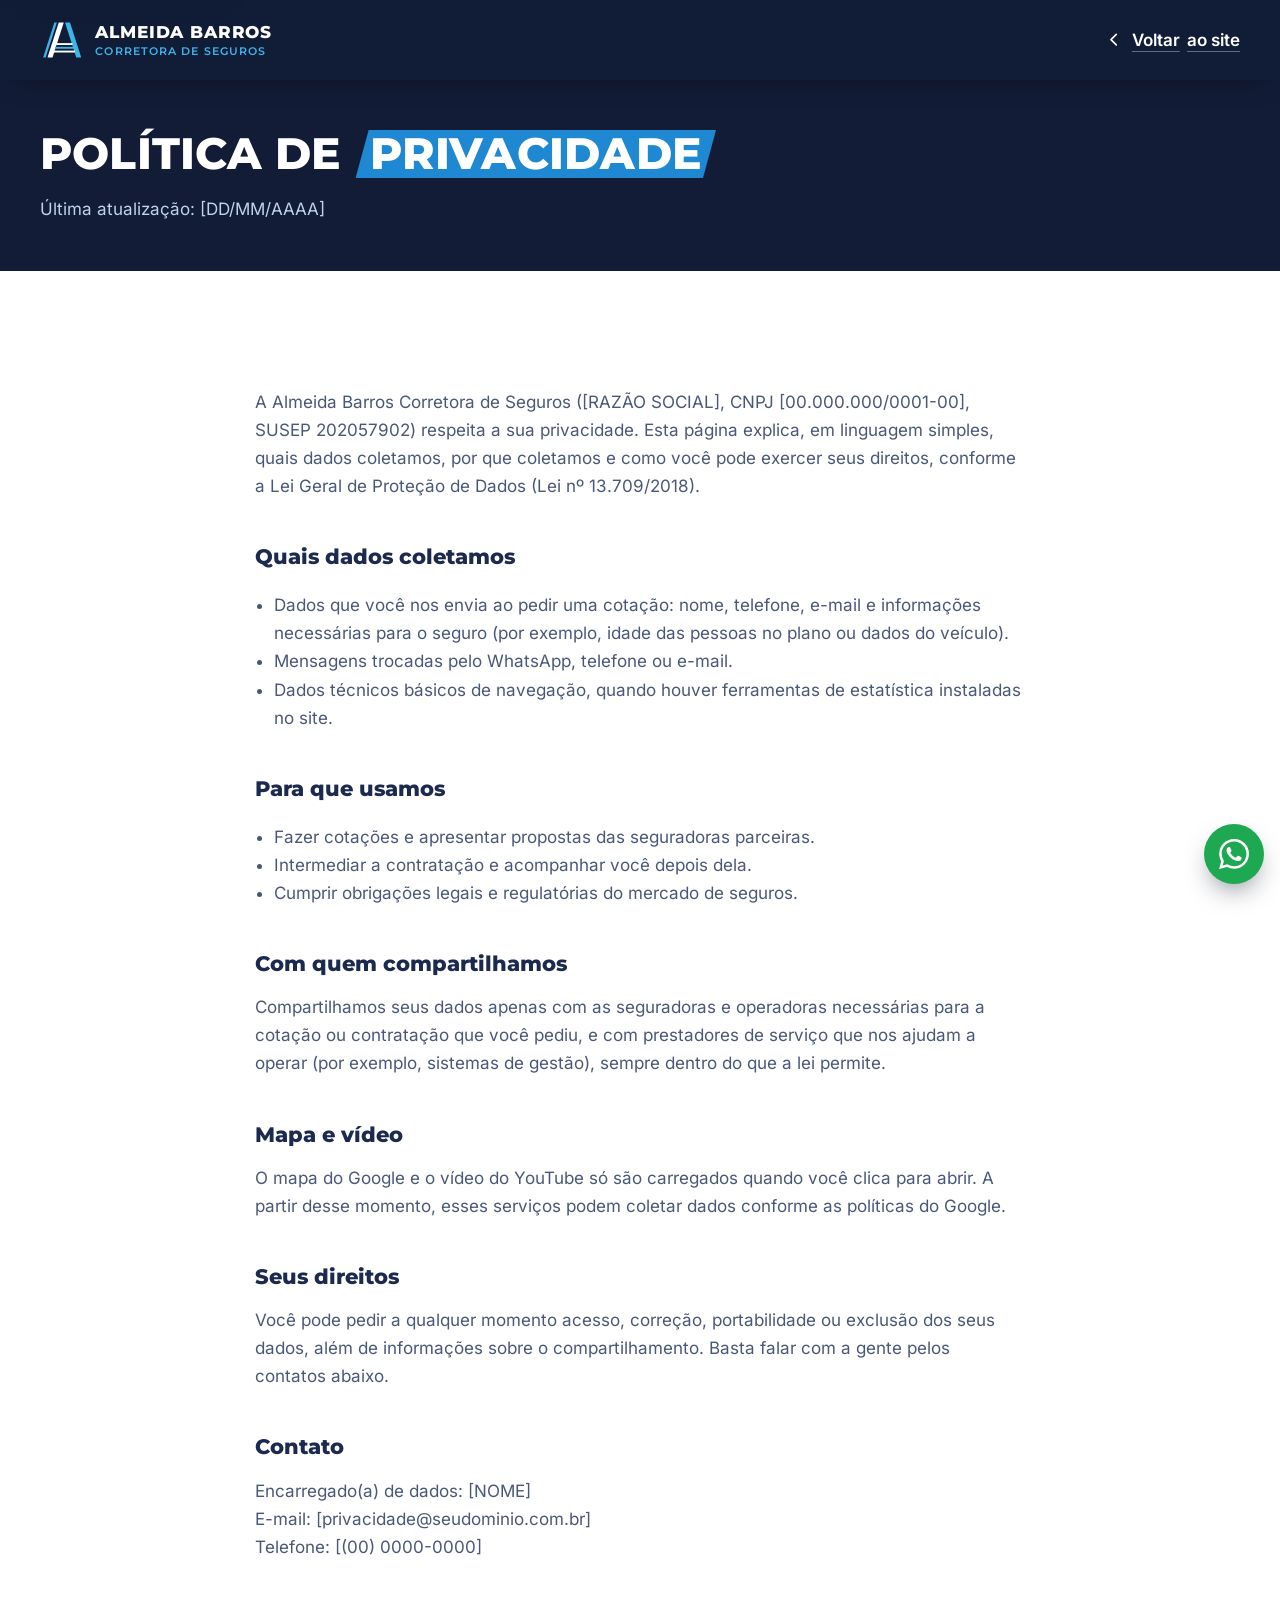
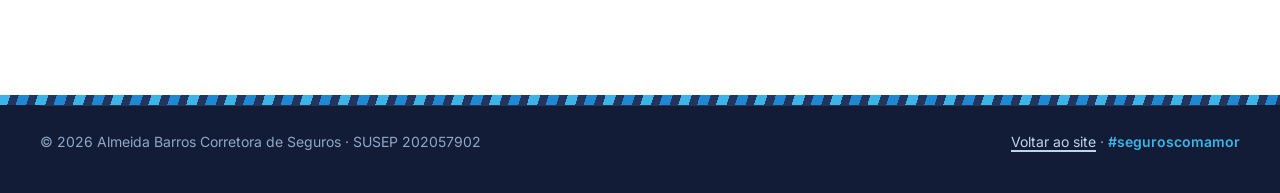
==== commit 0becb942: "Ajustes da revisão de design - Hero: faixas do "A" sem corte duro, passando por baixo do header - Mo" ====
--- a/privacidade.html
+++ b/privacidade.html
@@ -13,6 +13,7 @@
   <link rel="apple-touch-icon" href="assets/img/apple-touch-icon.png">
   <link rel="preload" href="assets/fonts/montserrat-var-latin.woff2" as="font" type="font/woff2" crossorigin>
   <link rel="stylesheet" href="css/styles.css">
+  <script>document.documentElement.classList.add('js');</script>
 </head>
 <body>
   <svg class="sprite" xmlns="http://www.w3.org/2000/svg" aria-hidden="true" focusable="false">
@@ -25,6 +26,7 @@
       <rect fill="currentColor" x="22" y="49" width="34" height="3"/>
     </symbol>
     <symbol id="i-left" viewBox="0 0 24 24"><path d="m15 18-6-6 6-6"/></symbol>
+    <symbol id="i-whatsapp" viewBox="0 0 24 24"><path fill="currentColor" stroke="none" d="M17.472 14.382c-.297-.149-1.758-.867-2.03-.967-.273-.099-.471-.148-.67.15-.197.297-.767.966-.94 1.164-.173.199-.347.223-.644.075-.297-.15-1.255-.463-2.39-1.475-.883-.788-1.48-1.761-1.653-2.059-.173-.297-.018-.458.13-.606.134-.133.298-.347.446-.52.149-.174.198-.298.298-.497.099-.198.05-.371-.025-.52-.075-.149-.669-1.612-.916-2.207-.242-.579-.487-.5-.669-.51-.173-.008-.371-.01-.57-.01-.198 0-.52.074-.792.372-.272.297-1.04 1.016-1.04 2.479 0 1.462 1.065 2.875 1.213 3.074.149.198 2.096 3.2 5.077 4.487.709.306 1.262.489 1.694.625.712.227 1.36.195 1.871.118.571-.085 1.758-.719 2.006-1.413.248-.694.248-1.289.173-1.413-.074-.124-.272-.198-.57-.347m-5.421 7.403h-.004a9.87 9.87 0 0 1-5.031-1.378l-.361-.214-3.741.982.998-3.648-.235-.374a9.86 9.86 0 0 1-1.51-5.26c.001-5.45 4.436-9.884 9.888-9.884 2.64 0 5.122 1.03 6.988 2.898a9.825 9.825 0 0 1 2.893 6.994c-.003 5.45-4.437 9.884-9.885 9.884m8.413-18.297A11.815 11.815 0 0 0 12.05 0C5.495 0 .16 5.335.157 11.892c0 2.096.547 4.142 1.588 5.945L.057 24l6.305-1.654a11.882 11.882 0 0 0 5.683 1.448h.005c6.554 0 11.89-5.335 11.893-11.893a11.821 11.821 0 0 0-3.48-8.413Z"/></symbol>
   </svg>
 
   <a class="skip-link" href="#conteudo">Pular para o conteúdo</a>
@@ -38,9 +40,9 @@
           <span class="brand__tag">Corretora de Seguros</span>
         </span>
       </a>
-      <a class="link-quiet" href="index.html">
+      <a class="link-quiet back-link" href="index.html">
         <svg class="icon" aria-hidden="true"><use href="#i-left"/></svg>
-        Voltar ao site
+        Voltar<span class="back-link__extra"> ao site</span>
       </a>
     </div>
   </header>
@@ -96,5 +98,14 @@
       </div>
     </div>
   </footer>
+
+  <div class="floating">
+    <a class="wa-float" href="https://wa.me/5500000000000" data-wa-msg="Olá! Vim pelo site e gostaria de falar com a equipe." target="_blank" rel="noopener" aria-label="Falar no WhatsApp com a Almeida Barros">
+      <svg aria-hidden="true"><use href="#i-whatsapp"/></svg>
+      <span class="wa-float__label" aria-hidden="true">Fale com a gente</span>
+    </a>
+  </div>
+
+  <script src="js/main.js" defer></script>
 </body>
 </html>
--- a/css/styles.css
+++ b/css/styles.css
@@ -41,7 +41,7 @@
   --ice-2: #dce9f5;
   --white: #ffffff;
   --gold: #c9b27c;        /* só em selos */
-  --star: #c9a23f;
+  --star: var(--blue-aa);
   --whatsapp: #1da851;
 
   /* Texto */
@@ -328,6 +328,8 @@
   z-index: 50;
   height: var(--header-h);
   color: var(--white);
+  /* mesmo tom do hero: as faixas do "A" passam por baixo do header */
+  background: var(--deep);
   transition: background-color 0.3s, box-shadow 0.3s;
   --focus: var(--sky);
 }
@@ -356,7 +358,7 @@
   border-radius: 8px;
 }
 .brand__mark { width: 45px; height: 40px; color: var(--white); --logo-sky: var(--sky); }
-.brand__text { display: flex; flex-direction: column; line-height: 1.1; }
+.brand__text { display: flex; flex-direction: column; line-height: 1.1; white-space: nowrap; }
 .brand__name {
   font-family: "Montserrat", sans-serif;
   font-weight: 800;
@@ -405,6 +407,15 @@
   translate: 0 -8px;
   transition: opacity 0.25s, translate 0.35s var(--ease-out), visibility 0s 0.35s;
 }
+html.menu-open { overflow: hidden; }
+html.menu-open body::after {
+  content: "";
+  position: fixed;
+  inset: 0;
+  z-index: 40;
+  background: rgba(18, 28, 54, 0.6);
+}
+.nav__panel { max-height: calc(100svh - var(--header-h)); overflow-y: auto; }
 .nav__panel.is-open {
   visibility: visible;
   opacity: 1;
@@ -477,12 +488,12 @@
 .hero {
   position: relative;
   overflow: hidden;
-  padding-top: calc(var(--header-h) + 2.25rem);
+  padding-top: calc(var(--header-h) + 1.5rem);
   background: var(--deep);
   color: var(--white);
 }
-.hero__grid { display: grid; gap: 2.75rem; }
-.hero__copy { max-width: 38rem; }
+.hero__grid { display: grid; gap: 1.25rem; }
+.hero__copy { position: relative; z-index: 2; max-width: 38rem; }
 
 .hero__motto {
   margin: 1.4rem 0 0;
@@ -492,24 +503,26 @@
   line-height: 1.35;
 }
 .hero__lead {
-  margin: 0.9rem 0 0;
+  margin: 0.75rem 0 0;
   max-width: 34rem;
+  font-size: 1rem;
   color: var(--on-dark-2);
 }
 .hero__actions {
   display: flex;
   flex-direction: column;
   align-items: stretch;
-  gap: 0.75rem;
-  margin-top: 2rem;
-}
+  gap: 0.25rem;
+  margin-top: 1.5rem;
+}
+.hero__actions .btn--lg { padding-inline: 1rem; }
 .hero__actions .link-quiet { justify-content: center; }
 
 .hero__promises {
   display: flex;
   flex-wrap: wrap;
-  gap: 0.5rem 1.4rem;
-  margin: 1.5rem 0 0;
+  gap: 0.4rem 0.9rem;
+  margin: 1rem 0 0;
   padding: 0;
   list-style: none;
   font-weight: 600;
@@ -521,7 +534,7 @@
   display: inline-flex;
   align-items: center;
   gap: 0.5rem;
-  margin: 1.1rem 0 0;
+  margin: 0.75rem 0 0;
   font-size: 0.875rem;
   color: var(--on-dark-2);
 }
@@ -532,15 +545,15 @@
   display: flex;
   align-items: flex-end;
   justify-content: center;
-  min-height: 420px;
   margin-inline: calc(-1 * var(--gutter));
-  padding: 1.5rem var(--gutter) 0;
+  padding: 2.5rem var(--gutter) 0;
 }
 .hero__a {
   position: absolute;
   inset: 0;
   width: 100%;
   height: 100%;
+  overflow: visible;
 }
 .hero__leg--thin { fill: var(--sky); opacity: 0.85; }
 .hero__leg--navy { fill: var(--navy-2); }
@@ -564,8 +577,8 @@
 
 .seal {
   position: absolute;
-  left: -34px;
-  bottom: 16%;
+  top: -22px;
+  left: -30px;
   z-index: 2;
   display: grid;
   place-content: center;
@@ -605,7 +618,10 @@
 }
 
 @media (min-width: 560px) {
-  .hero__actions { flex-direction: row; flex-wrap: wrap; align-items: center; gap: 1rem 1.5rem; }
+  .hero__actions { flex-direction: row; flex-wrap: wrap; align-items: center; gap: 1rem 1.5rem; margin-top: 2rem; }
+  .hero__actions .btn--lg { padding-inline: 1.6rem; }
+  .hero__promises { gap: 0.5rem 1.4rem; margin-top: 1.5rem; }
+  .hero__lead { font-size: 1.0625rem; }
 }
 
 @media (min-width: 960px) {
@@ -620,10 +636,12 @@
     align-items: stretch;
     gap: 2rem;
   }
+  .hero__grid { gap: 2rem; }
   .hero__copy { align-self: center; padding-block: 3rem 4.5rem; }
   .hero__art { min-height: 0; margin: 0; padding: 2.5rem 0 0; }
+  .hero__a { top: calc(-1 * var(--header-h)); height: calc(100% + var(--header-h)); }
   .hero__frame { width: min(80%, 470px); }
-  .seal { width: 136px; height: 136px; left: -56px; bottom: 20%; }
+  .seal { width: 136px; height: 136px; top: auto; left: -56px; bottom: 20%; }
   .seal__num { font-size: 2.6rem; }
   .seal__label { font-size: 0.75rem; }
 }
@@ -896,6 +914,17 @@
 
 html:not(.js) .profiles__tabs { display: none; }
 
+@media (max-width: 699px) {
+  .profiles__tabs {
+    display: grid;
+    grid-template-columns: 1fr 1fr;
+    margin-inline: 0;
+    padding-inline: 0;
+    overflow: visible;
+  }
+  .profiles__tab { justify-content: center; padding-inline: 0.6rem; white-space: normal; text-align: center; line-height: 1.25; }
+}
+
 @media (min-width: 700px) {
   .profiles__tabs { margin-inline: 0; padding-inline: 0; flex-wrap: wrap; overflow: visible; }
 }
@@ -963,12 +992,15 @@
 
 .structure {
   display: grid;
-  grid-template-columns: 1fr 1fr;
+  grid-template-columns: 1fr;
   gap: 1rem;
   margin-top: clamp(3rem, 2rem + 3vw, 4.5rem);
 }
 .structure__item { margin: 0; overflow: hidden; border-radius: var(--r); }
-.structure__item img { width: 100%; height: 100%; aspect-ratio: 1; object-fit: cover; }
+.structure__item img { width: 100%; height: 100%; aspect-ratio: 16 / 9; object-fit: cover; }
+@media (min-width: 600px) {
+  .structure { grid-template-columns: 1fr 1fr; }
+}
 
 .video {
   position: relative;
@@ -1142,6 +1174,16 @@
 }
 .person__link:hover { text-decoration: underline; }
 
+@media (max-width: 479px) {
+  .team { grid-template-columns: 1fr; gap: 0.75rem; }
+  .person { flex-direction: row; align-items: stretch; }
+  .person__photo { width: 108px; flex: none; aspect-ratio: 4 / 5; height: auto; align-self: start; }
+  .person__body { justify-content: center; padding: 0.85rem 1rem; }
+  .person__name { font-size: 1.05rem; }
+  .person__role { font-size: 0.925rem; }
+  .person__link { margin-top: 0.35rem; padding-top: 0; font-size: 0.925rem; }
+}
+
 @media (min-width: 960px) {
   .team { grid-template-columns: repeat(4, 1fr); gap: 1.5rem; }
   .person__body { padding: 1.1rem 1.25rem 1.2rem; }
@@ -1634,6 +1676,10 @@
   color: var(--white);
 }
 .page-hero p { margin: 1rem 0 0; color: var(--on-dark-2); }
+.back-link { white-space: nowrap; }
+@media (max-width: 419px) {
+  .back-link__extra { display: none; }
+}
 .prose { max-width: 70ch; }
 .prose h2 {
   margin: 2.5rem 0 0.75rem;
